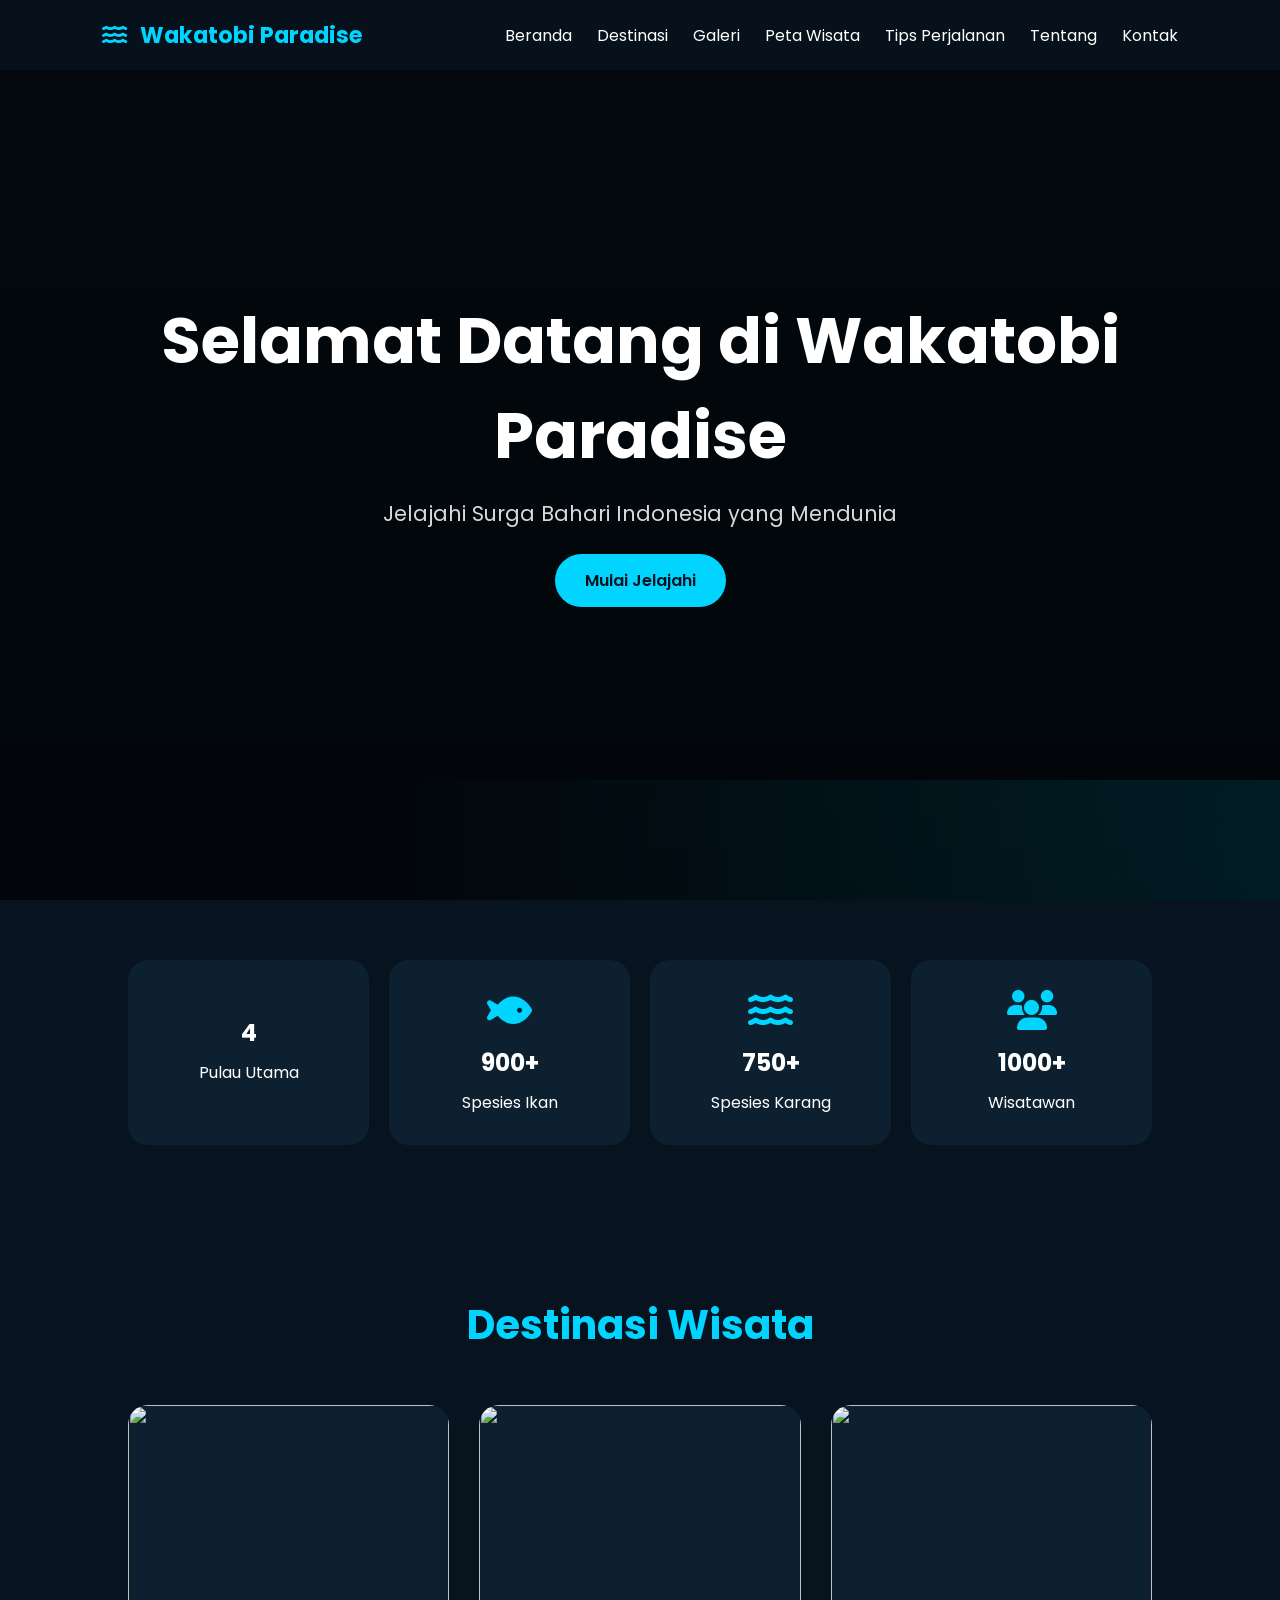
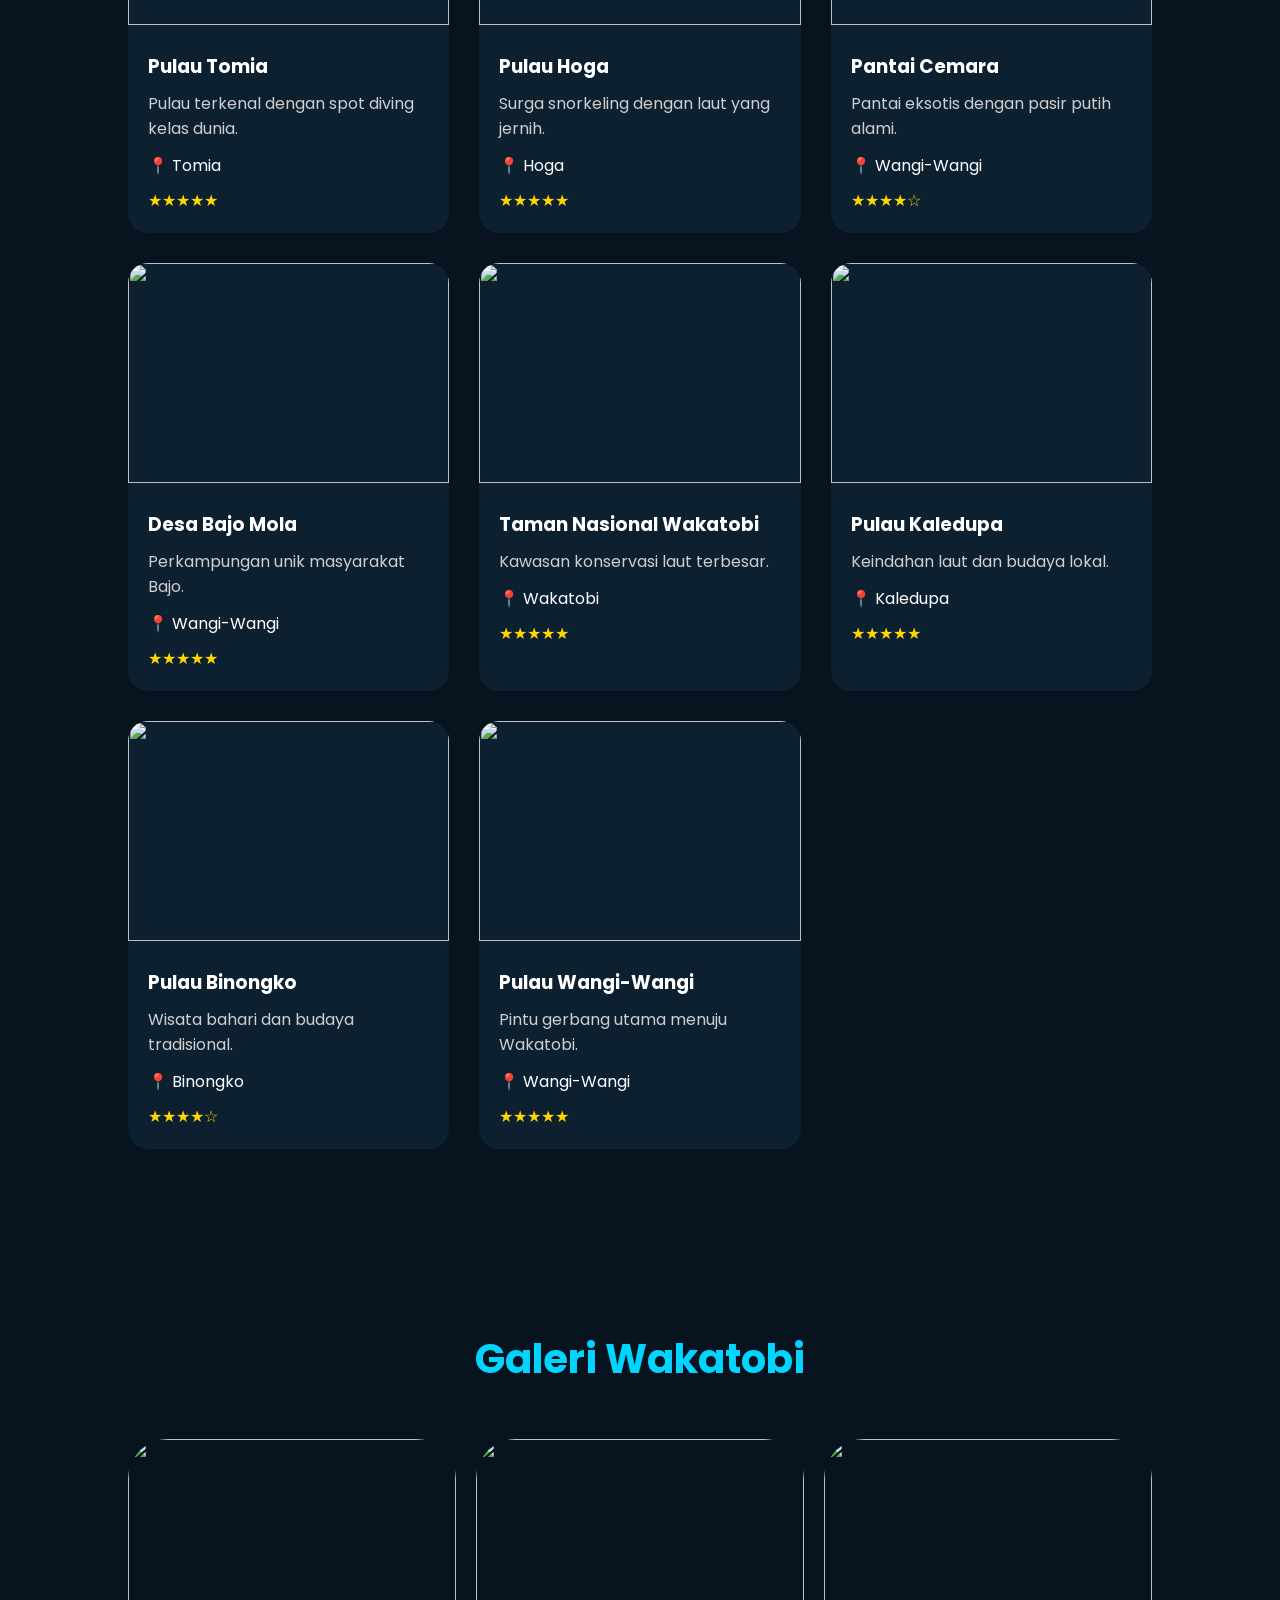
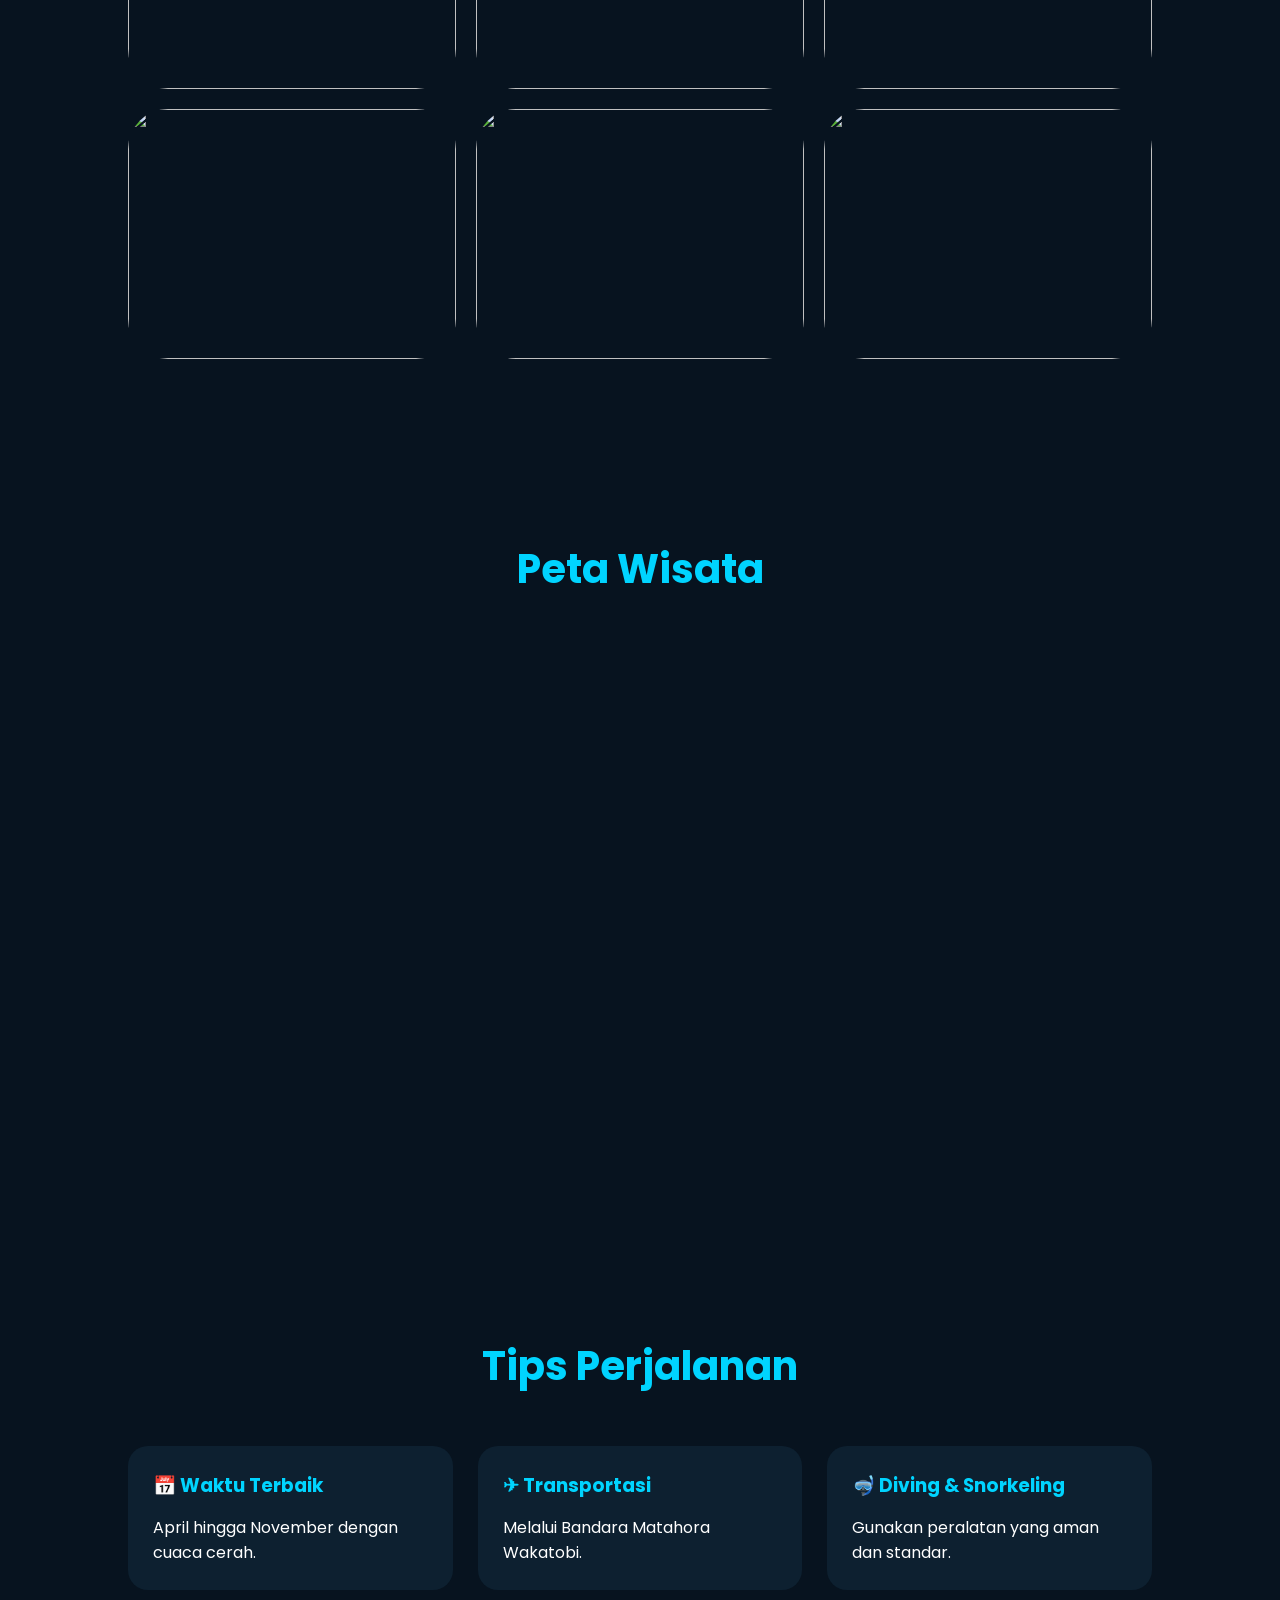
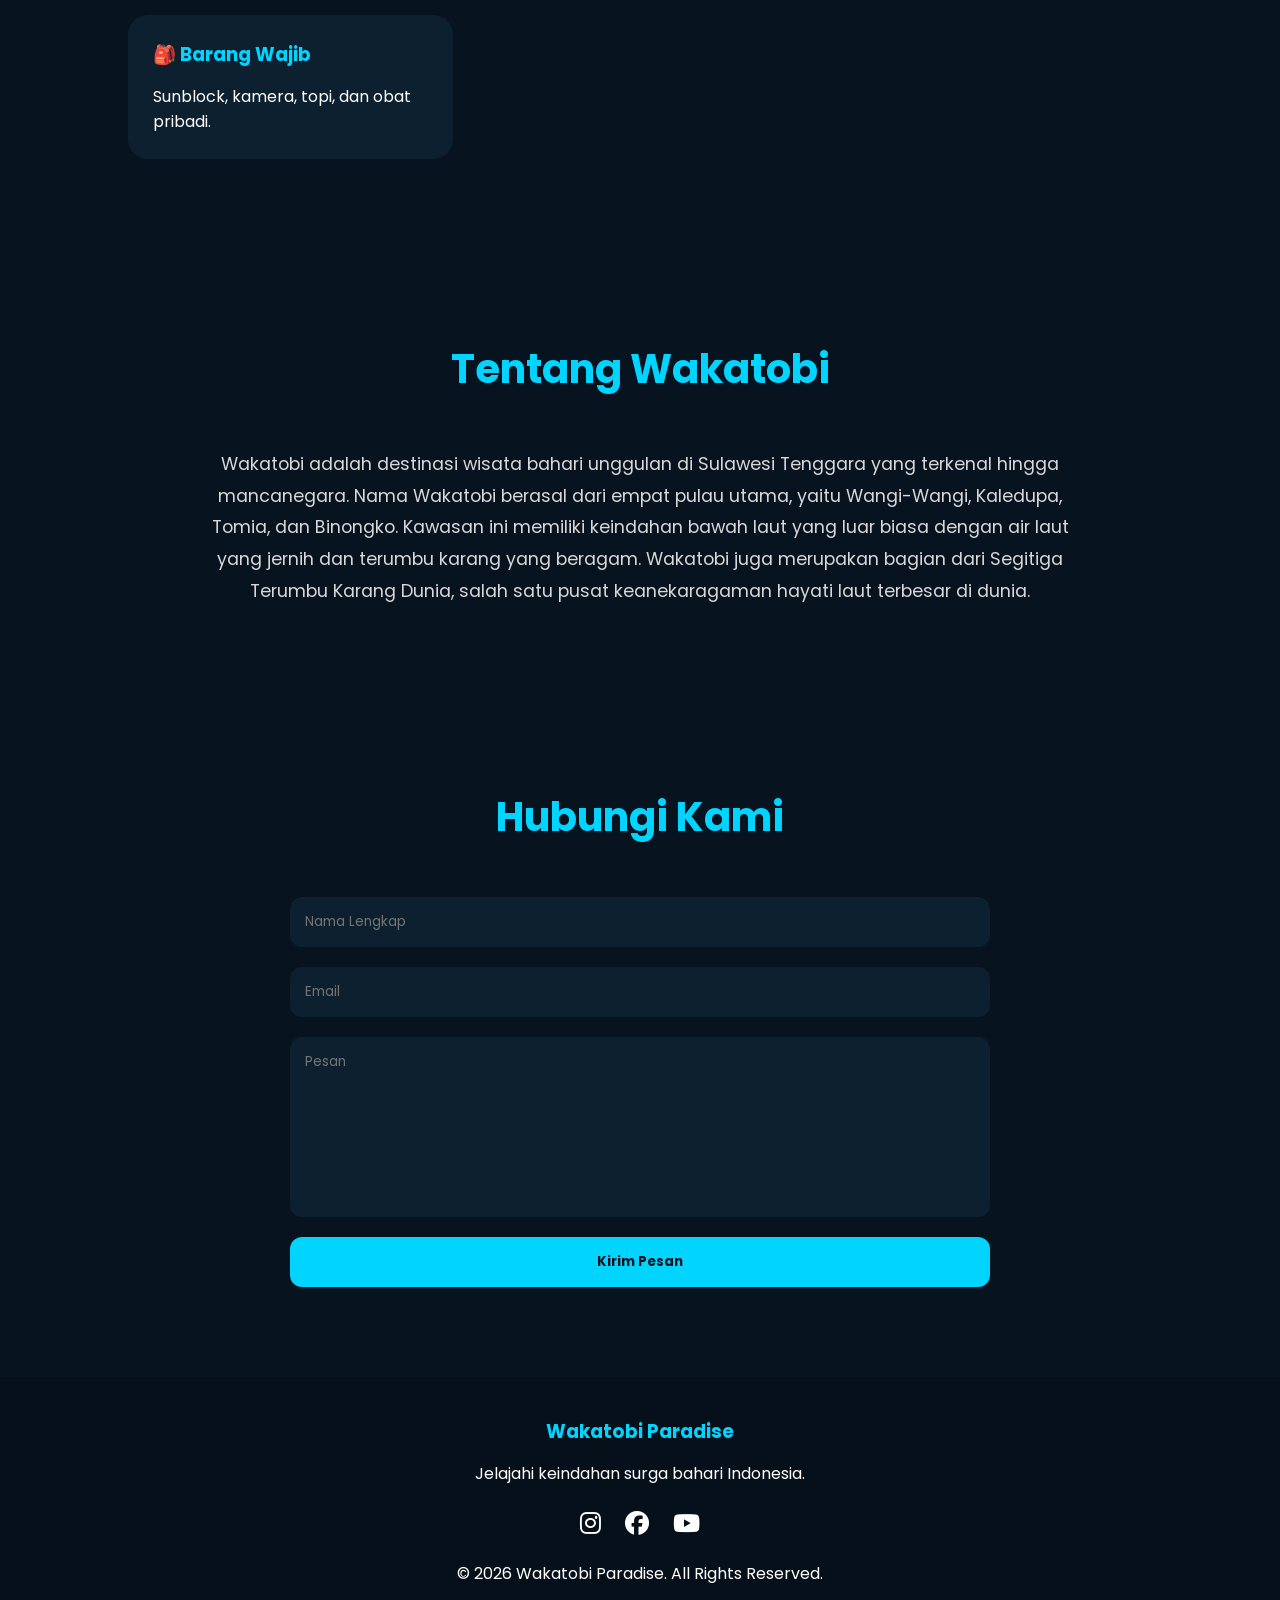
==== index.html @ 0684e53d "Rename web.html to index.html" ====
<!DOCTYPE html>
<html lang="id">
<head>
    <meta charset="UTF-8">
    <meta name="viewport" content="width=device-width, initial-scale=1.0">
    <meta name="description" content="Wakatobi Paradise - Portal Wisata Wakatobi">
    <meta name="keywords" content="Wakatobi, Wisata Wakatobi, Pulau Tomia, Pulau Hoga">
    <meta name="author" content="Khairul Muhammad Arnis">

    <title>Wakatobi Paradise</title>

    <!-- CSS -->
    <link rel="stylesheet" href="style.css">

    <!-- AOS Animation -->
    <link href="https://unpkg.com/aos@2.3.4/dist/aos.css" rel="stylesheet">

    <!-- Font Awesome -->
    <link rel="stylesheet"
        href="https://cdnjs.cloudflare.com/ajax/libs/font-awesome/6.5.1/css/all.min.css">
</head>

<body>

    <!-- LOADING SCREEN -->
    <div id="loader">
        <div class="wave-loader"></div>
        <h2>Wakatobi Paradise</h2>
    </div>

    <!-- EFEK AIR -->
    <div class="ocean">
        <div class="wave"></div>
        <div class="wave"></div>
    </div>

    <!-- HEADER -->
    <header>
        <nav class="navbar">
            <div class="logo">
                <i class="fa-solid fa-water"></i>
                Wakatobi Paradise
            </div>

            <ul class="nav-links">
                <li><a href="#home">Beranda</a></li>
                <li><a href="#destinasi">Destinasi</a></li>
                <li><a href="#galeri">Galeri</a></li>
                <li><a href="#maps">Peta Wisata</a></li>
                <li><a href="#tips">Tips Perjalanan</a></li>
                <li><a href="#tentang">Tentang</a></li>
                <li><a href="#kontak">Kontak</a></li>
            </ul>

            <div class="menu-toggle">
                <i class="fa-solid fa-bars"></i>
            </div>
        </nav>
    </header>

    <!-- HERO -->
    <section id="home" class="hero">
        <div class="hero-content" data-aos="fade-up">
            <h1>Selamat Datang di Wakatobi Paradise</h1>
            <p>Jelajahi Surga Bahari Indonesia yang Mendunia</p>

            <a href="#destinasi" class="btn">
                Mulai Jelajahi
            </a>
        </div>
    </section>

    <!-- STATISTIK -->
    <section class="stats">

        <div class="stat-card" data-aos="zoom-in">
            <i class="fa-solid fa-island-tropical"></i>
            <h2>4</h2>
            <p>Pulau Utama</p>
        </div>

        <div class="stat-card" data-aos="zoom-in">
            <i class="fa-solid fa-fish"></i>
            <h2>900+</h2>
            <p>Spesies Ikan</p>
        </div>

        <div class="stat-card" data-aos="zoom-in">
            <i class="fa-solid fa-water"></i>
            <h2>750+</h2>
            <p>Spesies Karang</p>
        </div>

        <div class="stat-card" data-aos="zoom-in">
            <i class="fa-solid fa-users"></i>
            <h2>1000+</h2>
            <p>Wisatawan</p>
        </div>

    </section>

    <!-- DESTINASI -->
    <section id="destinasi" class="section">

        <h2 class="section-title">
            Destinasi Wisata
        </h2>

        <div class="card-container">

            <div class="card" data-aos="fade-up">
                <img src="c:\Users\thriv\Documents\REKAYASA PERANGKAT LUNAK\666bd585237c0.jpg">
                <div class="card-content">
                    <h3>Pulau Tomia</h3>
                    <p>Pulau terkenal dengan spot diving kelas dunia.</p>
                    <span>📍 Tomia</span>
                    <div class="rating">★★★★★</div>
                </div>
            </div>

            <div class="card" data-aos="fade-up">
                <img src="c:\Users\thriv\Documents\REKAYASA PERANGKAT LUNAK\licensed-image.jfif">
                <div class="card-content">
                    <h3>Pulau Hoga</h3>
                    <p>Surga snorkeling dengan laut yang jernih.</p>
                    <span>📍 Hoga</span>
                    <div class="rating">★★★★★</div>
                </div>
            </div>

            <div class="card" data-aos="fade-up">
                <img src="c:\Users\thriv\Pictures\66627fa72a2ea.jpg" alt="">
                <div class="card-content">
                    <h3>Pantai Cemara</h3>
                    <p>Pantai eksotis dengan pasir putih alami.</p>
                    <span>📍 Wangi-Wangi</span>
                    <div class="rating">★★★★☆</div>
                </div>
            </div>

            <div class="card" data-aos="fade-up">
                <img src="c:\Users\thriv\Documents\REKAYASA PERANGKAT LUNAK\1654923392-picsay.webp">
                <div class="card-content">
                    <h3>Desa Bajo Mola</h3>
                    <p>Perkampungan unik masyarakat Bajo.</p>
                    <span>📍 Wangi-Wangi</span>
                    <div class="rating">★★★★★</div>
                </div>
            </div>

            <div class="card" data-aos="fade-up">
                <img src="c:\Users\thriv\Documents\REKAYASA PERANGKAT LUNAK\666a5f61a5fc8.jpg">
                <div class="card-content">
                    <h3>Taman Nasional Wakatobi</h3>
                    <p>Kawasan konservasi laut terbesar.</p>
                    <span>📍 Wakatobi</span>
                    <div class="rating">★★★★★</div>
                </div>
            </div>

            <div class="card" data-aos="fade-up">
                <img src="c:\Users\thriv\Documents\REKAYASA PERANGKAT LUNAK\kaledupa-island.jpg">
                <div class="card-content">
                    <h3>Pulau Kaledupa</h3>
                    <p>Keindahan laut dan budaya lokal.</p>
                    <span>📍 Kaledupa</span>
                    <div class="rating">★★★★★</div>
                </div>
            </div>

            <div class="card" data-aos="fade-up">
                <img src="c:\Users\thriv\Documents\REKAYASA PERANGKAT LUNAK\images (1).jfif">
                <div class="card-content">
                    <h3>Pulau Binongko</h3>
                    <p>Wisata bahari dan budaya tradisional.</p>
                    <span>📍 Binongko</span>
                    <div class="rating">★★★★☆</div>
                </div>
            </div>

            <div class="card" data-aos="fade-up">
                <img src="c:\Users\thriv\Documents\REKAYASA PERANGKAT LUNAK\images (2).jfif">
                <div class="card-content">
                    <h3>Pulau Wangi-Wangi</h3>
                    <p>Pintu gerbang utama menuju Wakatobi.</p>
                    <span>📍 Wangi-Wangi</span>
                    <div class="rating">★★★★★</div>
                </div>
            </div>

        </div>

    </section>

    <!-- GALERI -->
    <section id="galeri" class="section">

        <h2 class="section-title">Galeri Wakatobi</h2>

        <div class="gallery">

            <img src="c:\Users\thriv\Documents\REKAYASA PERANGKAT LUNAK\1d9eb8b6-566a-482b-9302-4bc489179b4b.png">
            <img src="c:c:\Users\thriv\Documents\REKAYASA PERANGKAT LUNAK\Five-Star-Dive-Services-Wakatobi-1024x682.jpg">
            <img src="c:\Users\thriv\Documents\REKAYASA PERANGKAT LUNAK\images.jfif">
            <img src="c:\Users\thriv\Documents\REKAYASA PERANGKAT LUNAK\images (2).jfif">
            <img src="c:\Users\thriv\Documents\REKAYASA PERANGKAT LUNAK\wakatobi-wonderfull-festival.webp">
            <img src="c:\Users\thriv\Documents\REKAYASA PERANGKAT LUNAK\61556aeabd832.jpg">

        </div>

    </section>

    <!-- MAPS -->
    <section id="maps" class="section">

        <h2 class="section-title">Peta Wisata</h2>

        <div class="map-container">

            <iframe
                src="https://maps.google.com/maps?q=Wakatobi&t=&z=8&ie=UTF8&iwloc=&output=embed"
                allowfullscreen="">
            </iframe>

        </div>

    </section>

    <!-- TIPS -->
    <section id="tips" class="section">

        <h2 class="section-title">Tips Perjalanan</h2>

        <div class="tips-container">

            <div class="tip-box">
                <h3>📅 Waktu Terbaik</h3>
                <p>April hingga November dengan cuaca cerah.</p>
            </div>

            <div class="tip-box">
                <h3>✈ Transportasi</h3>
                <p>Melalui Bandara Matahora Wakatobi.</p>
            </div>

            <div class="tip-box">
                <h3>🤿 Diving & Snorkeling</h3>
                <p>Gunakan peralatan yang aman dan standar.</p>
            </div>

            <div class="tip-box">
                <h3>🎒 Barang Wajib</h3>
                <p>Sunblock, kamera, topi, dan obat pribadi.</p>
            </div>

        </div>

    </section>

    <!-- TENTANG -->
    <section id="tentang" class="section">

        <h2 class="section-title">
            Tentang Wakatobi
        </h2>

        <div class="about">

            <p>
                Wakatobi adalah destinasi wisata bahari unggulan di Sulawesi Tenggara yang terkenal hingga mancanegara.
Nama Wakatobi berasal dari empat pulau utama, yaitu Wangi-Wangi, Kaledupa, Tomia, dan Binongko.
Kawasan ini memiliki keindahan bawah laut yang luar biasa dengan air laut yang jernih dan terumbu karang yang beragam.
Wakatobi juga merupakan bagian dari Segitiga Terumbu Karang Dunia, salah satu pusat keanekaragaman hayati laut terbesar di dunia.
            </p>

        </div>

    </section>

    <!-- KONTAK -->
    <section id="kontak" class="section">

        <h2 class="section-title">
            Hubungi Kami
        </h2>

        <form class="contact-form">

            <input type="text" placeholder="Nama Lengkap">

            <input type="email" placeholder="Email">

            <textarea placeholder="Pesan"></textarea>

            <button type="submit">
                Kirim Pesan
            </button>

        </form>

    </section>

    <!-- FOOTER -->
    <footer>

        <h3>Wakatobi Paradise</h3>

        <p>
            Jelajahi keindahan surga bahari Indonesia.
        </p>

        <div class="social">

            <a href="#"><i class="fab fa-instagram"></i></a>

            <a href="#"><i class="fab fa-facebook"></i></a>

            <a href="#"><i class="fab fa-youtube"></i></a>

        </div>

        <p>
            © 2026 Wakatobi Paradise. All Rights Reserved.
        </p>

    </footer>

    <!-- BACK TO TOP -->
    <button id="topBtn">
        <i class="fa-solid fa-arrow-up"></i>
    </button>

    <!-- JS -->
    <script src="script.js"></script>

    <!-- AOS -->
    <script src="https://unpkg.com/aos@2.3.4/dist/aos.js"></script>

    <script>
        AOS.init({
            duration: 1000,
            once: true
        });
    </script>

</body>
</html>
---- style.css ----
/* ==========================
   GOOGLE FONT
========================== */
@import url('https://fonts.googleapis.com/css2?family=Poppins:wght@300;400;500;600;700;800&display=swap');

*{
    margin:0;
    padding:0;
    box-sizing:border-box;
    font-family:'Poppins',sans-serif;
    scroll-behavior:smooth;
}

body{
    background:#07131f;
    color:#ffffff;
    overflow-x:hidden;
}

/* ==========================
   LOADING SCREEN
========================== */

#loader{
    position:fixed;
    top:0;
    left:0;
    width:100%;
    height:100vh;
    background:#07131f;
    display:flex;
    justify-content:center;
    align-items:center;
    flex-direction:column;
    z-index:9999;
}

.wave-loader{
    width:80px;
    height:80px;
    border:6px solid #00d4ff;
    border-top:6px solid transparent;
    border-radius:50%;
    animation:spin 1s linear infinite;
}

#loader h2{
    margin-top:20px;
    color:#00d4ff;
}

@keyframes spin{
    100%{
        transform:rotate(360deg);
    }
}

/* ==========================
   OCEAN EFFECT
========================== */

.ocean{
    position:fixed;
    bottom:0;
    left:0;
    width:100%;
    height:120px;
    overflow:hidden;
    z-index:-1;
}

.wave{
    position:absolute;
    width:200%;
    height:100%;
    background:
    radial-gradient(circle at 50% 50%,
    rgba(0,212,255,0.25),
    transparent 70%);
    animation:waveMove 15s linear infinite;
}

.wave:nth-child(2){
    animation-duration:25s;
    opacity:.4;
}

@keyframes waveMove{
    from{
        transform:translateX(0);
    }
    to{
        transform:translateX(-50%);
    }
}

/* ==========================
   NAVBAR
========================== */

.navbar{
    position:fixed;
    top:0;
    left:0;
    width:100%;
    padding:18px 8%;
    display:flex;
    justify-content:space-between;
    align-items:center;
    background:rgba(7,19,31,.90);
    backdrop-filter:blur(12px);
    z-index:1000;
}

.logo{
    font-size:1.4rem;
    font-weight:700;
    color:#00d4ff;
}

.logo i{
    margin-right:8px;
}

.nav-links{
    display:flex;
    list-style:none;
    gap:25px;
}

.nav-links a{
    text-decoration:none;
    color:white;
    transition:.3s;
}

.nav-links a:hover{
    color:#00d4ff;
}

.menu-toggle{
    display:none;
    font-size:1.5rem;
    cursor:pointer;
}

/* ==========================
   HERO
========================== */

.hero{
    min-height:100vh;
    background:
    linear-gradient(
    rgba(0,0,0,.55),
    rgba(0,0,0,.65)),
    url("https://images.unsplash.com/photo-1507525428034-b723cf961d3e");
    background-size:cover;
    background-position:center;
    display:flex;
    justify-content:center;
    align-items:center;
    text-align:center;
    padding:30px;
}

.hero-content h1{
    font-size:4rem;
    margin-bottom:15px;
}

.hero-content p{
    font-size:1.3rem;
    margin-bottom:25px;
    color:#d9d9d9;
}

.btn{
    display:inline-block;
    text-decoration:none;
    background:#00d4ff;
    color:#07131f;
    padding:14px 30px;
    border-radius:50px;
    font-weight:600;
    transition:.3s;
}

.btn:hover{
    transform:translateY(-5px);
    box-shadow:0 0 25px #00d4ff;
}

/* ==========================
   SECTION
========================== */

.section{
    padding:90px 10%;
}

.section-title{
    text-align:center;
    font-size:2.5rem;
    margin-bottom:50px;
    color:#00d4ff;
}

/* ==========================
   STATS
========================== */

.stats{
    display:grid;
    grid-template-columns:repeat(auto-fit,minmax(220px,1fr));
    gap:20px;
    padding:60px 10%;
}

.stat-card{
    background:#0d2030;
    border-radius:20px;
    padding:30px;
    text-align:center;
    transition:.4s;
}

.stat-card:hover{
    transform:translateY(-10px);
}

.stat-card i{
    font-size:2.5rem;
    color:#00d4ff;
    margin-bottom:15px;
}

.stat-card h2{
    margin-bottom:10px;
}

/* ==========================
   DESTINATION CARD
========================== */

.card-container{
    display:grid;
    grid-template-columns:
    repeat(auto-fit,minmax(280px,1fr));
    gap:30px;
}

.card{
    background:#0d2030;
    border-radius:20px;
    overflow:hidden;
    transition:.4s;
}

.card:hover{
    transform:translateY(-10px);
    box-shadow:0 0 25px rgba(0,212,255,.3);
}

.card img{
    width:100%;
    height:220px;
    object-fit:cover;
}

.card-content{
    padding:20px;
}

.card-content h3{
    margin-bottom:10px;
}

.card-content p{
    color:#cfcfcf;
    margin-bottom:12px;
}

.rating{
    color:gold;
    margin-top:10px;
}

/* ==========================
   GALLERY
========================== */

.gallery{
    display:grid;
    grid-template-columns:
    repeat(auto-fit,minmax(250px,1fr));
    gap:20px;
}

.gallery img{
    width:100%;
    height:250px;
    object-fit:cover;
    border-radius:40px;
    cursor:pointer;
    transition:.4s;
}

.gallery img:hover{
    transform:scale(1.05);
}

/* ==========================
   MAP
========================== */

.map-container{
    border-radius:20px;
    overflow:hidden;
}

.map-container iframe{
    width:100%;
    height:500px;
    border:none;
}

/* ==========================
   TIPS
========================== */

.tips-container{
    display:grid;
    grid-template-columns:
    repeat(auto-fit,minmax(250px,1fr));
    gap:25px;
}

.tip-box{
    background:#0d2030;
    padding:25px;
    border-radius:20px;
    transition:.4s;
}

.tip-box:hover{
    transform:translateY(-8px);
}

.tip-box h3{
    margin-bottom:15px;
    color:#00d4ff;
}

/* ==========================
   ABOUT
========================== */

.about{
    max-width:900px;
    margin:auto;
    text-align:center;
    line-height:1.8;
    font-size:1.1rem;
    color:#d8d8d8;
}

/* ==========================
   CONTACT
========================== */

.contact-form{
    max-width:700px;
    margin:auto;
    display:flex;
    flex-direction:column;
    gap:20px;
}

.contact-form input,
.contact-form textarea{
    width:100%;
    padding:15px;
    border:none;
    outline:none;
    border-radius:12px;
    background:#0d2030;
    color:white;
}

.contact-form textarea{
    height:180px;
    resize:none;
}

.contact-form button{
    background:#00d4ff;
    color:#07131f;
    padding:15px;
    border:none;
    border-radius:12px;
    font-weight:700;
    cursor:pointer;
    transition:.3s;
}

.contact-form button:hover{
    box-shadow:0 0 20px #00d4ff;
}

/* ==========================
   FOOTER
========================== */

footer{
    background:#06101b;
    text-align:center;
    padding:40px 20px;
}

footer h3{
    color:#00d4ff;
    margin-bottom:15px;
}

.social{
    margin:20px 0;
}

.social a{
    color:white;
    font-size:1.5rem;
    margin:0 10px;
    transition:.3s;
}

.social a:hover{
    color:#00d4ff;
}

/* ==========================
   BACK TO TOP
========================== */

#topBtn{
    position:fixed;
    bottom:25px;
    right:25px;
    width:50px;
    height:50px;
    border:none;
    border-radius:50%;
    background:#00d4ff;
    color:#07131f;
    cursor:pointer;
    display:none;
    font-size:1.2rem;
    z-index:999;
}

/* ==========================
   RESPONSIVE
========================== */

@media(max-width:900px){

    .nav-links{
        position:absolute;
        top:80px;
        right:-100%;
        width:250px;
        height:100vh;
        background:#07131f;
        flex-direction:column;
        align-items:center;
        padding-top:50px;
        transition:.4s;
    }

    .nav-links.active{
        right:0;
    }

    .menu-toggle{
        display:block;
    }

    .hero-content h1{
        font-size:2.7rem;
    }

    .hero-content p{
        font-size:1rem;
    }
}

@media(max-width:600px){

    .hero-content h1{
        font-size:2rem;
    }

    .section-title{
        font-size:2rem;
    }

    .stats{
        padding:40px 20px;
    }

    .section{
        padding:70px 20px;
    }
}
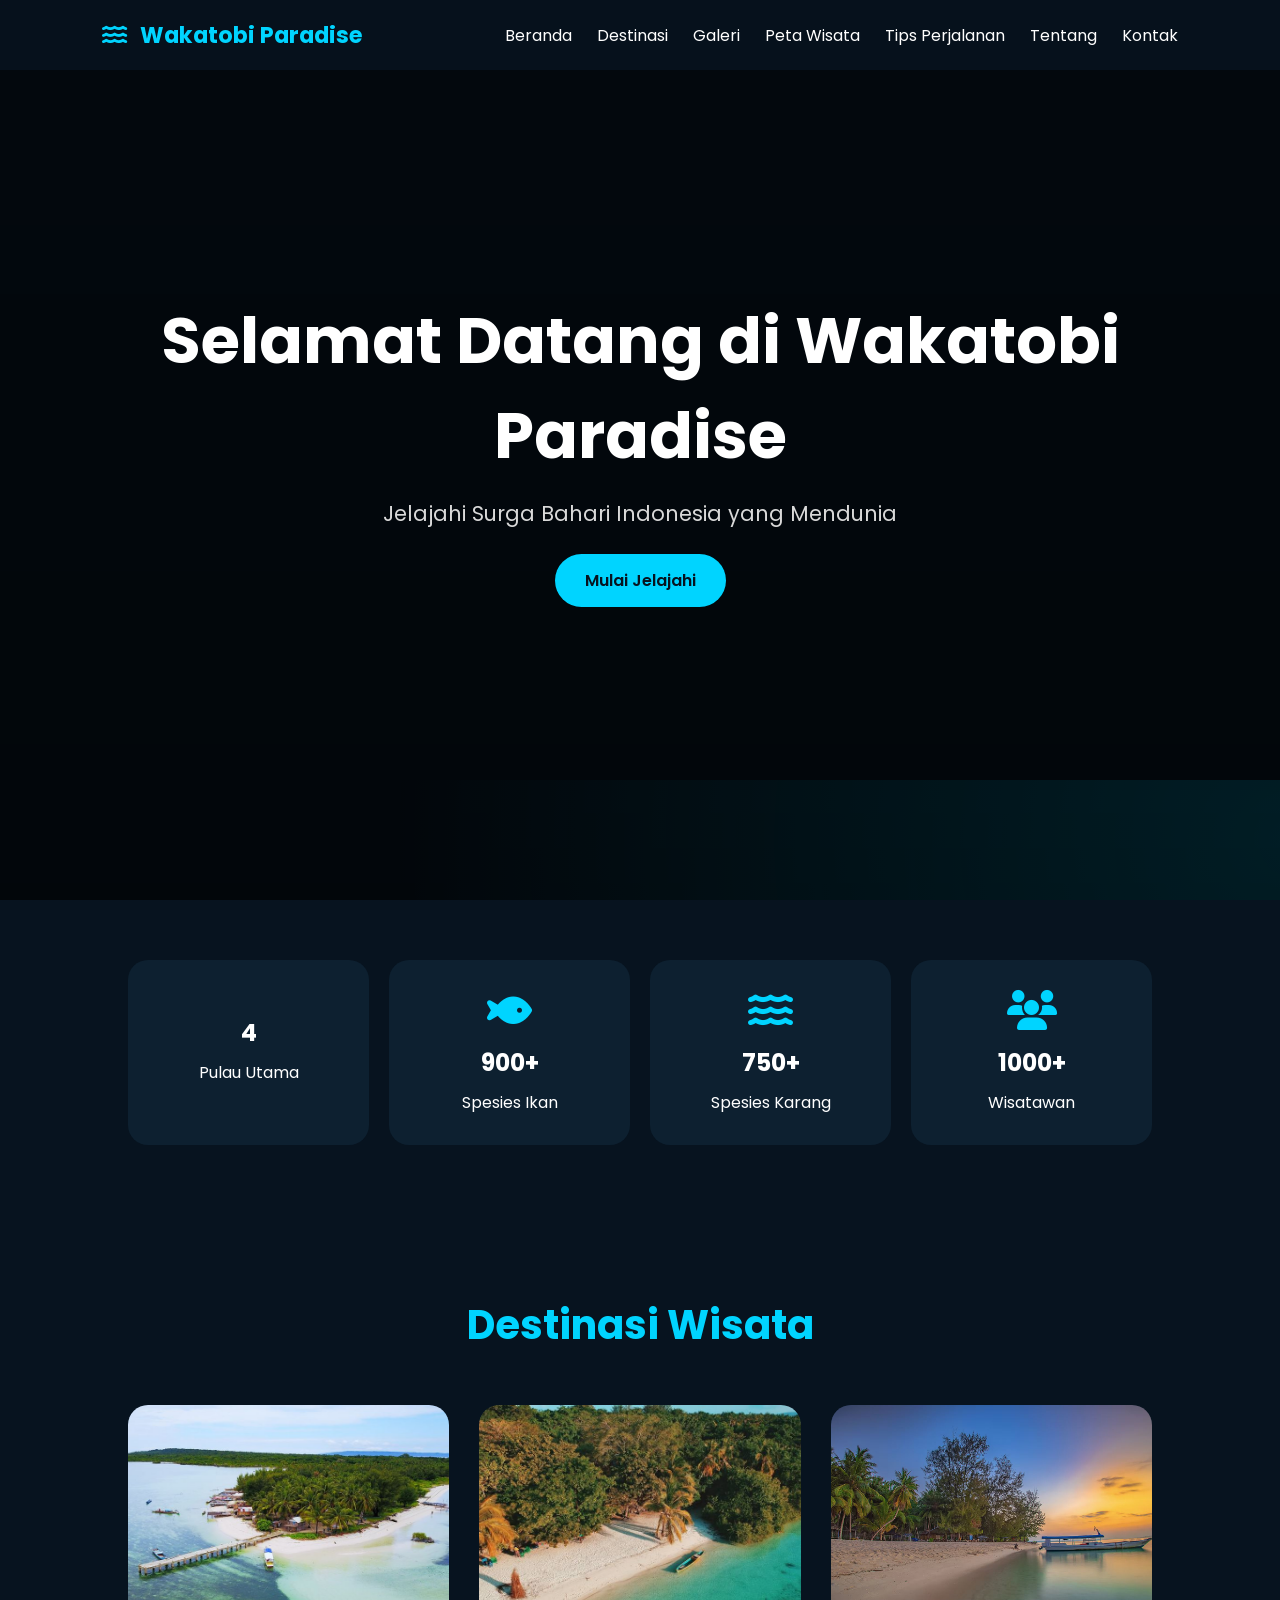
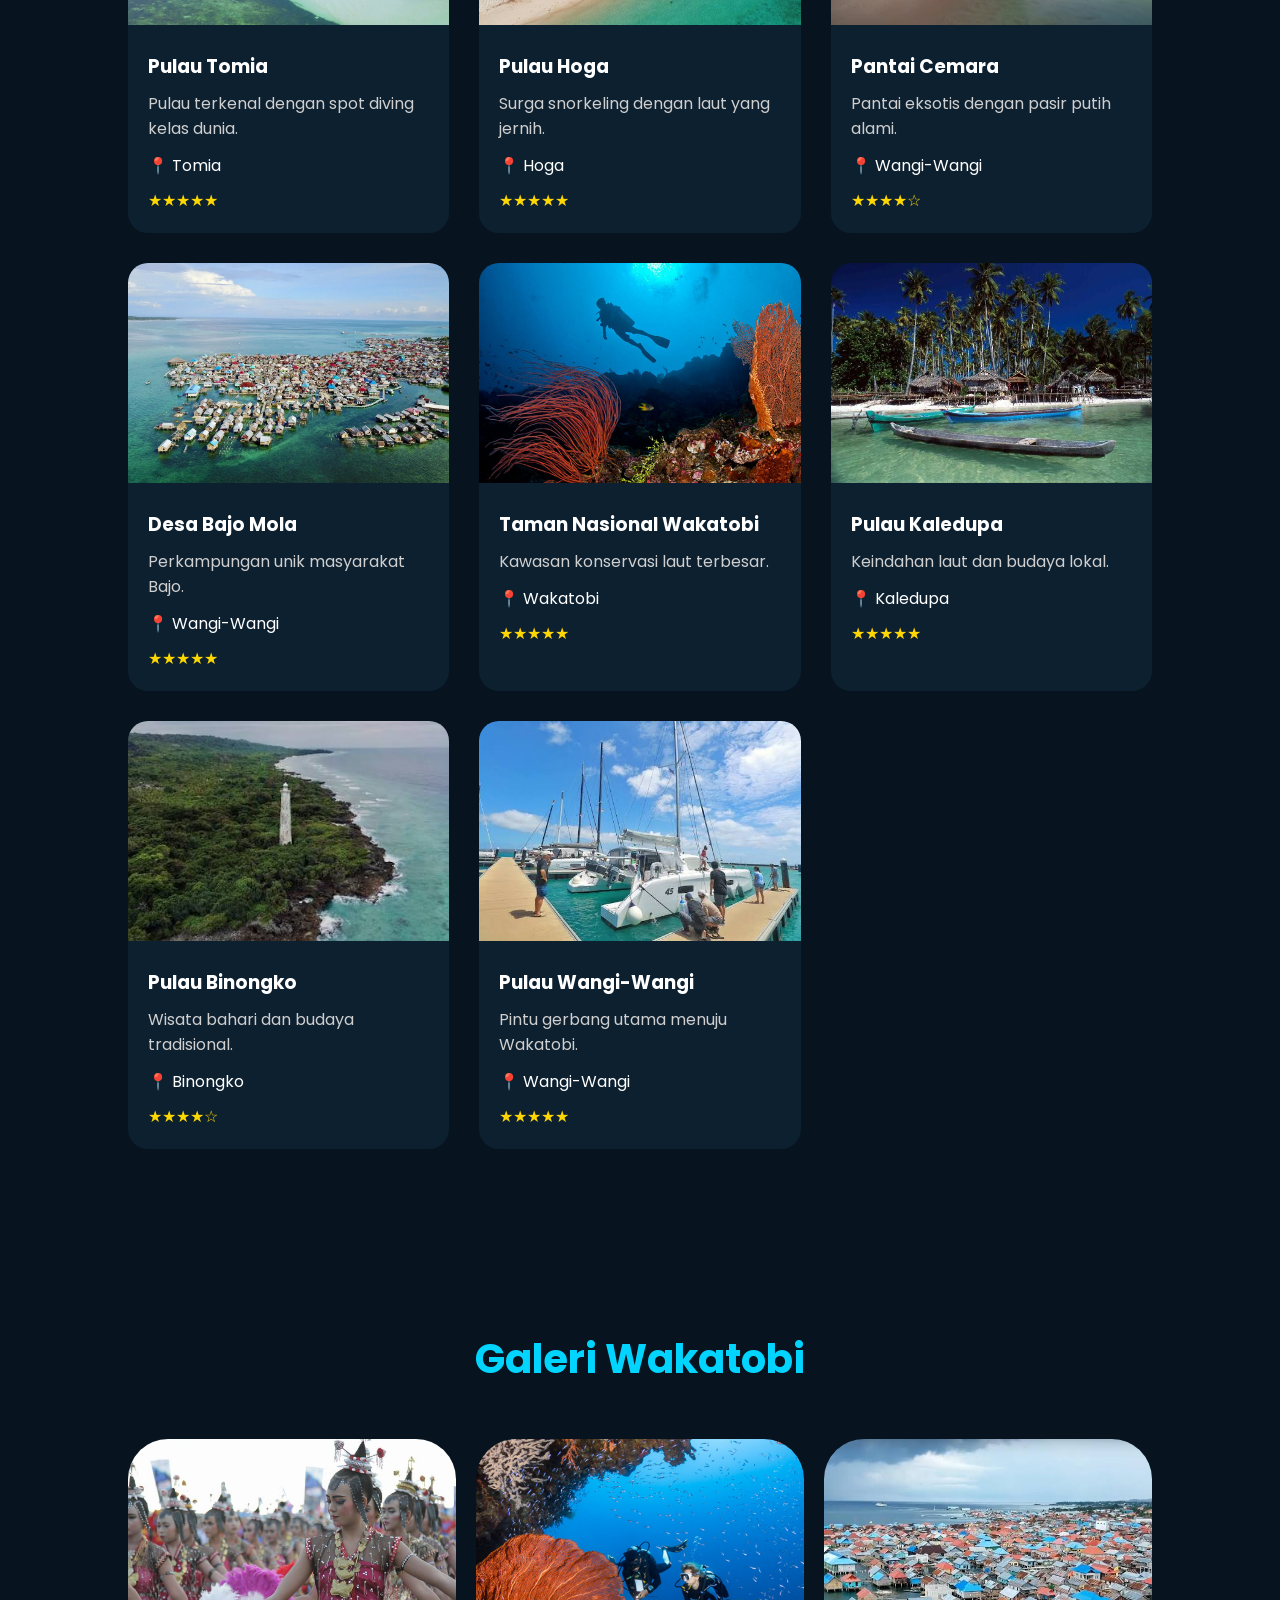
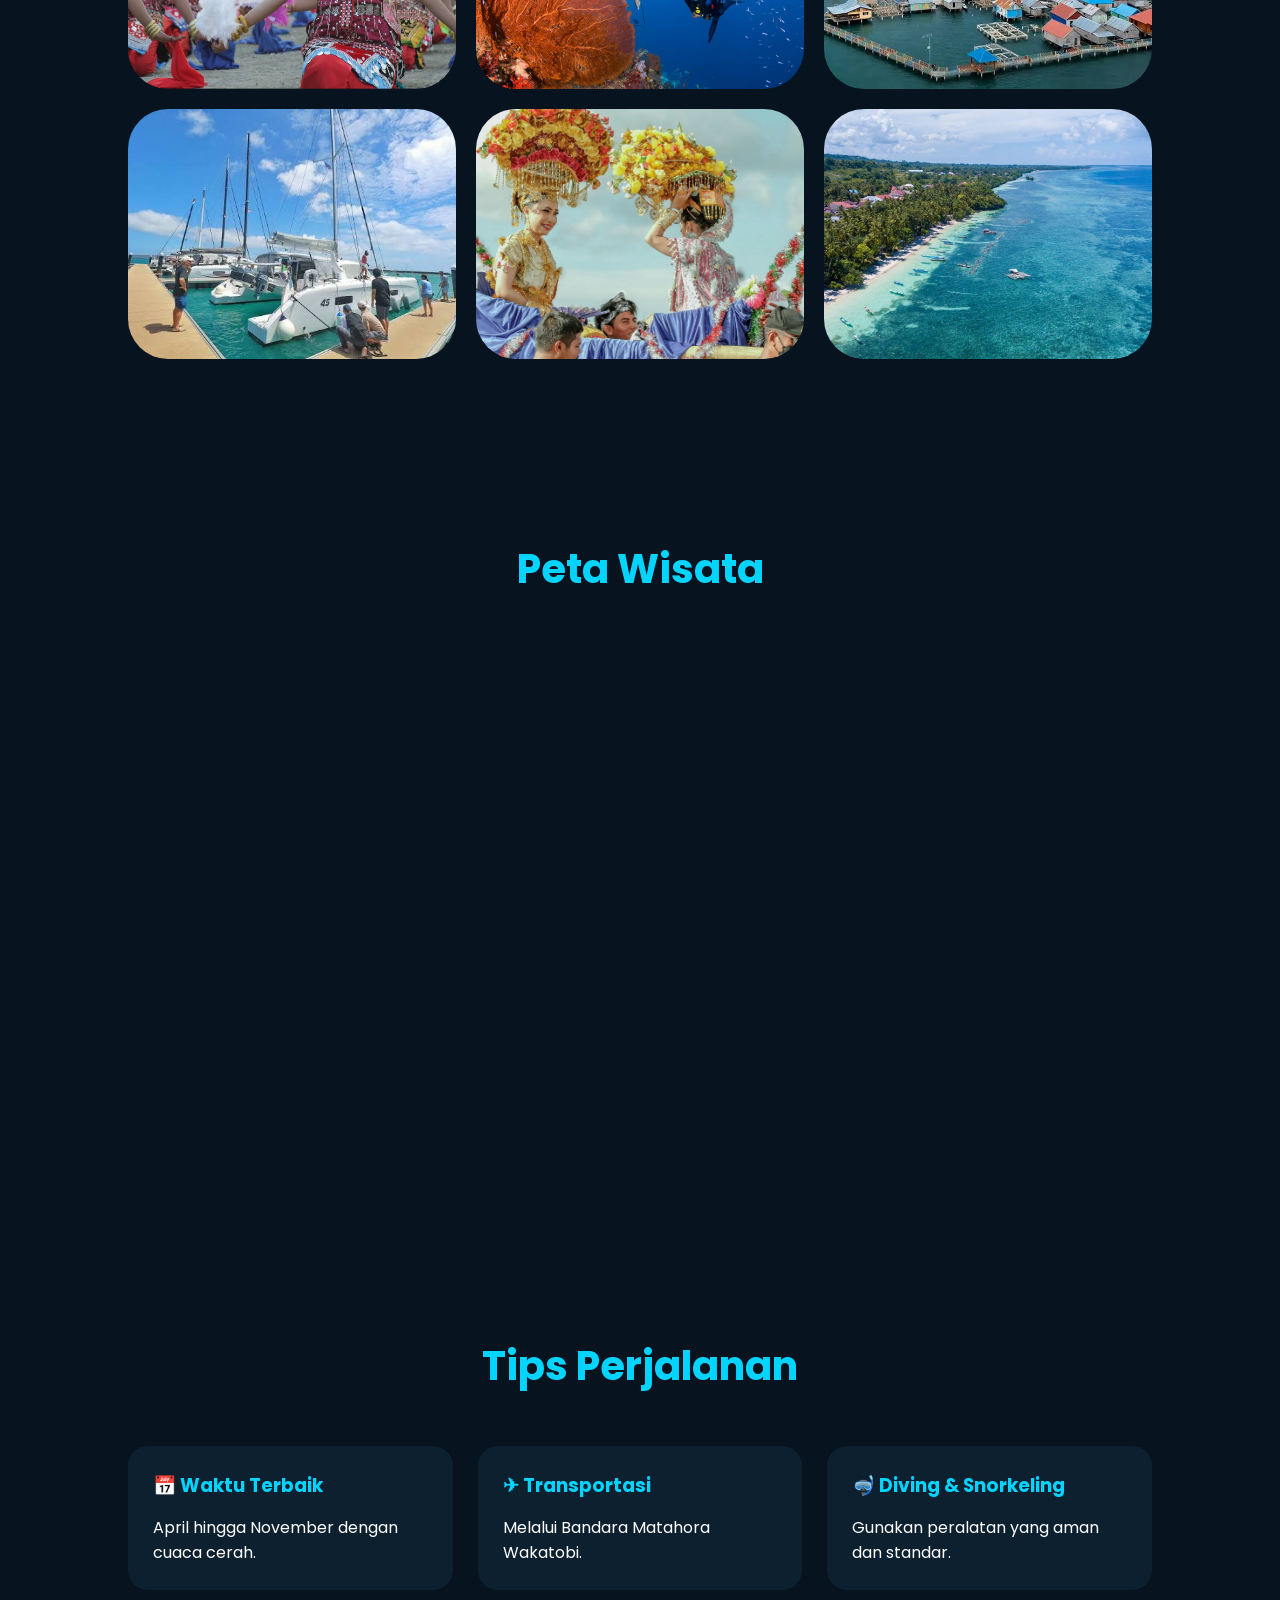
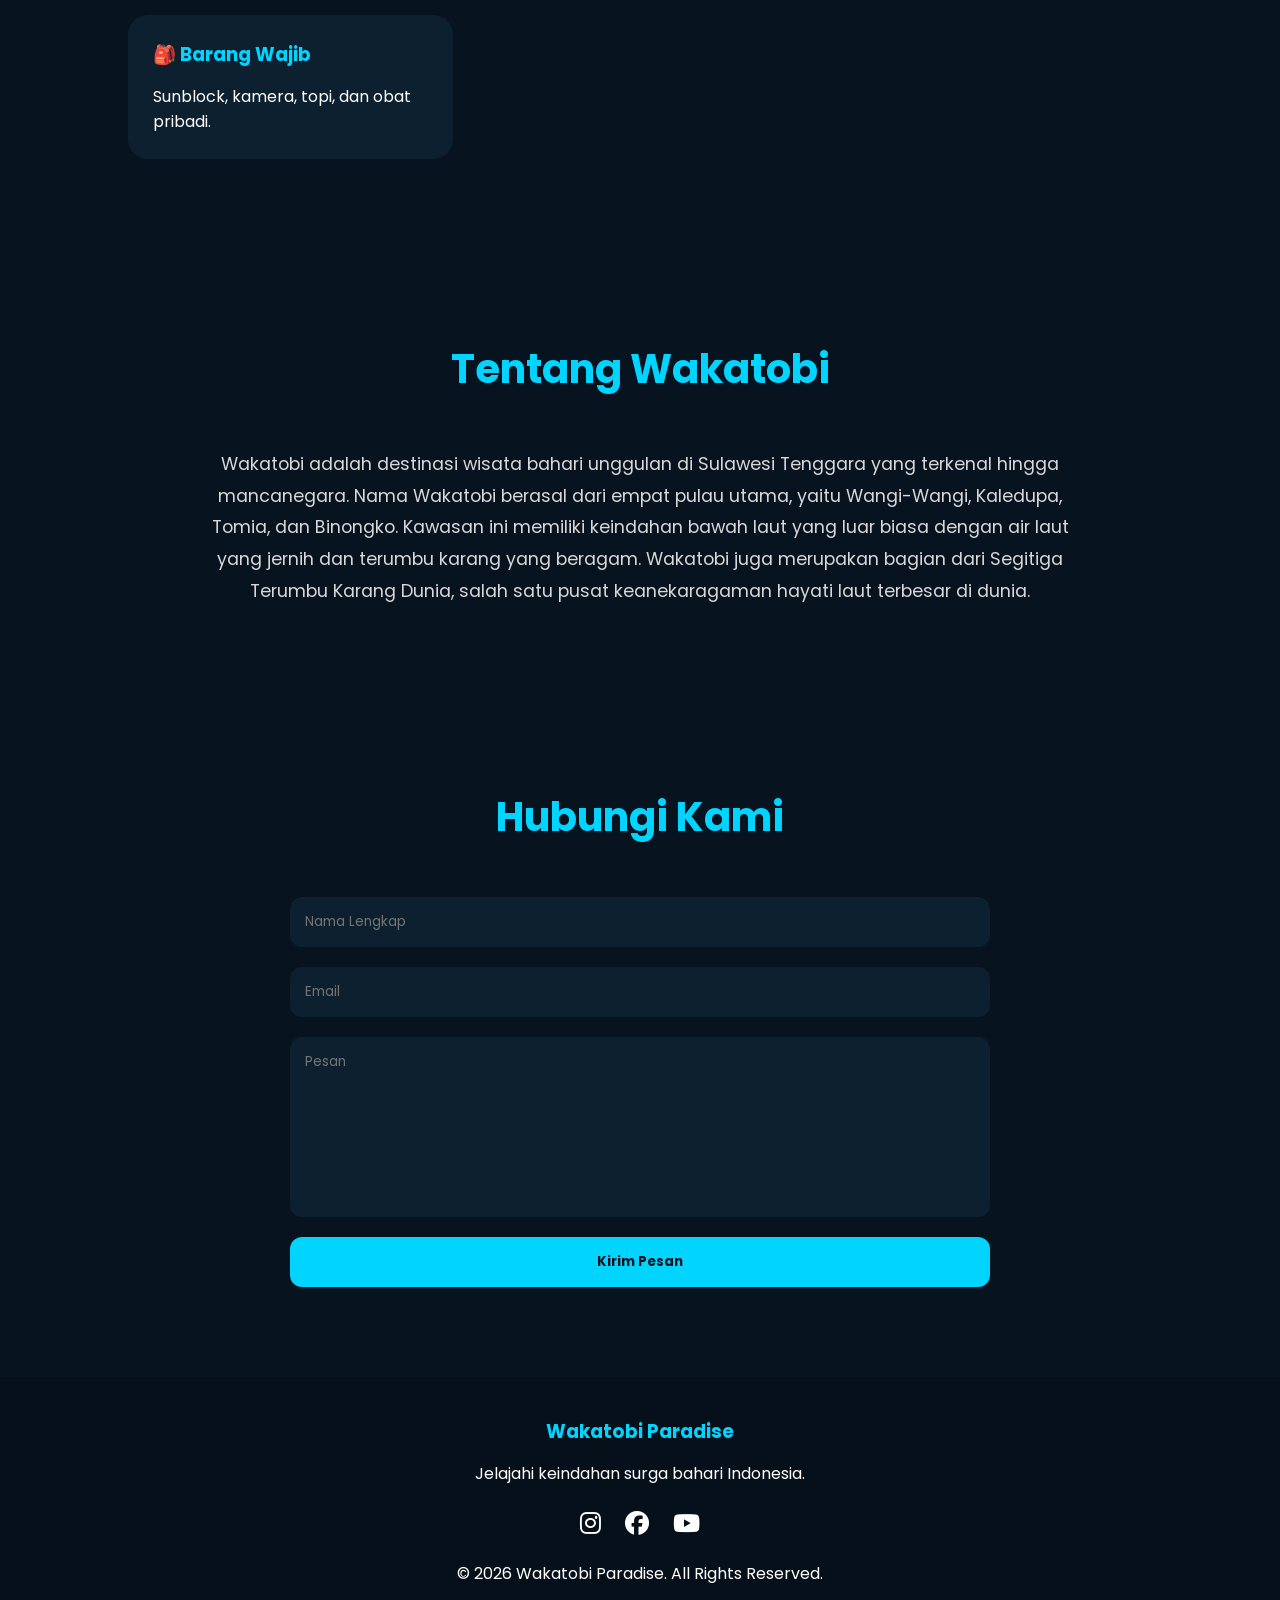
==== commit 5d390aa6: "Update index.html" ====
--- a/index.html
+++ b/index.html
@@ -109,7 +109,7 @@
         <div class="card-container">
 
             <div class="card" data-aos="fade-up">
-                <img src="c:\Users\thriv\Documents\REKAYASA PERANGKAT LUNAK\666bd585237c0.jpg">
+                <img src="666bd585237c0.jpg">
                 <div class="card-content">
                     <h3>Pulau Tomia</h3>
                     <p>Pulau terkenal dengan spot diving kelas dunia.</p>
@@ -119,7 +119,7 @@
             </div>
 
             <div class="card" data-aos="fade-up">
-                <img src="c:\Users\thriv\Documents\REKAYASA PERANGKAT LUNAK\licensed-image.jfif">
+                <img src="licensed-image.jfif">
                 <div class="card-content">
                     <h3>Pulau Hoga</h3>
                     <p>Surga snorkeling dengan laut yang jernih.</p>
@@ -129,7 +129,7 @@
             </div>
 
             <div class="card" data-aos="fade-up">
-                <img src="c:\Users\thriv\Pictures\66627fa72a2ea.jpg" alt="">
+                <img src="66627fa72a2ea.jpg" alt="">
                 <div class="card-content">
                     <h3>Pantai Cemara</h3>
                     <p>Pantai eksotis dengan pasir putih alami.</p>
@@ -139,7 +139,7 @@
             </div>
 
             <div class="card" data-aos="fade-up">
-                <img src="c:\Users\thriv\Documents\REKAYASA PERANGKAT LUNAK\1654923392-picsay.webp">
+                <img src="1654923392-picsay.webp">
                 <div class="card-content">
                     <h3>Desa Bajo Mola</h3>
                     <p>Perkampungan unik masyarakat Bajo.</p>
@@ -149,7 +149,7 @@
             </div>
 
             <div class="card" data-aos="fade-up">
-                <img src="c:\Users\thriv\Documents\REKAYASA PERANGKAT LUNAK\666a5f61a5fc8.jpg">
+                <img src="666a5f61a5fc8.jpg">
                 <div class="card-content">
                     <h3>Taman Nasional Wakatobi</h3>
                     <p>Kawasan konservasi laut terbesar.</p>
@@ -159,7 +159,7 @@
             </div>
 
             <div class="card" data-aos="fade-up">
-                <img src="c:\Users\thriv\Documents\REKAYASA PERANGKAT LUNAK\kaledupa-island.jpg">
+                <img src="kaledupa-island.jpg">
                 <div class="card-content">
                     <h3>Pulau Kaledupa</h3>
                     <p>Keindahan laut dan budaya lokal.</p>
@@ -169,7 +169,7 @@
             </div>
 
             <div class="card" data-aos="fade-up">
-                <img src="c:\Users\thriv\Documents\REKAYASA PERANGKAT LUNAK\images (1).jfif">
+                <img src="images (1).jfif">
                 <div class="card-content">
                     <h3>Pulau Binongko</h3>
                     <p>Wisata bahari dan budaya tradisional.</p>
@@ -179,7 +179,7 @@
             </div>
 
             <div class="card" data-aos="fade-up">
-                <img src="c:\Users\thriv\Documents\REKAYASA PERANGKAT LUNAK\images (2).jfif">
+                <img src="images (2).jfif">
                 <div class="card-content">
                     <h3>Pulau Wangi-Wangi</h3>
                     <p>Pintu gerbang utama menuju Wakatobi.</p>
@@ -199,12 +199,12 @@
 
         <div class="gallery">
 
-            <img src="c:\Users\thriv\Documents\REKAYASA PERANGKAT LUNAK\1d9eb8b6-566a-482b-9302-4bc489179b4b.png">
-            <img src="c:c:\Users\thriv\Documents\REKAYASA PERANGKAT LUNAK\Five-Star-Dive-Services-Wakatobi-1024x682.jpg">
-            <img src="c:\Users\thriv\Documents\REKAYASA PERANGKAT LUNAK\images.jfif">
-            <img src="c:\Users\thriv\Documents\REKAYASA PERANGKAT LUNAK\images (2).jfif">
-            <img src="c:\Users\thriv\Documents\REKAYASA PERANGKAT LUNAK\wakatobi-wonderfull-festival.webp">
-            <img src="c:\Users\thriv\Documents\REKAYASA PERANGKAT LUNAK\61556aeabd832.jpg">
+            <img src="1d9eb8b6-566a-482b-9302-4bc489179b4b.png">
+            <img src="Five-Star-Dive-Services-Wakatobi-1024x682.jpg">
+            <img src="images.jfif">
+            <img src="images (2).jfif">
+            <img src="wakatobi-wonderfull-festival.webp">
+            <img src="61556aeabd832.jpg">
 
         </div>
 
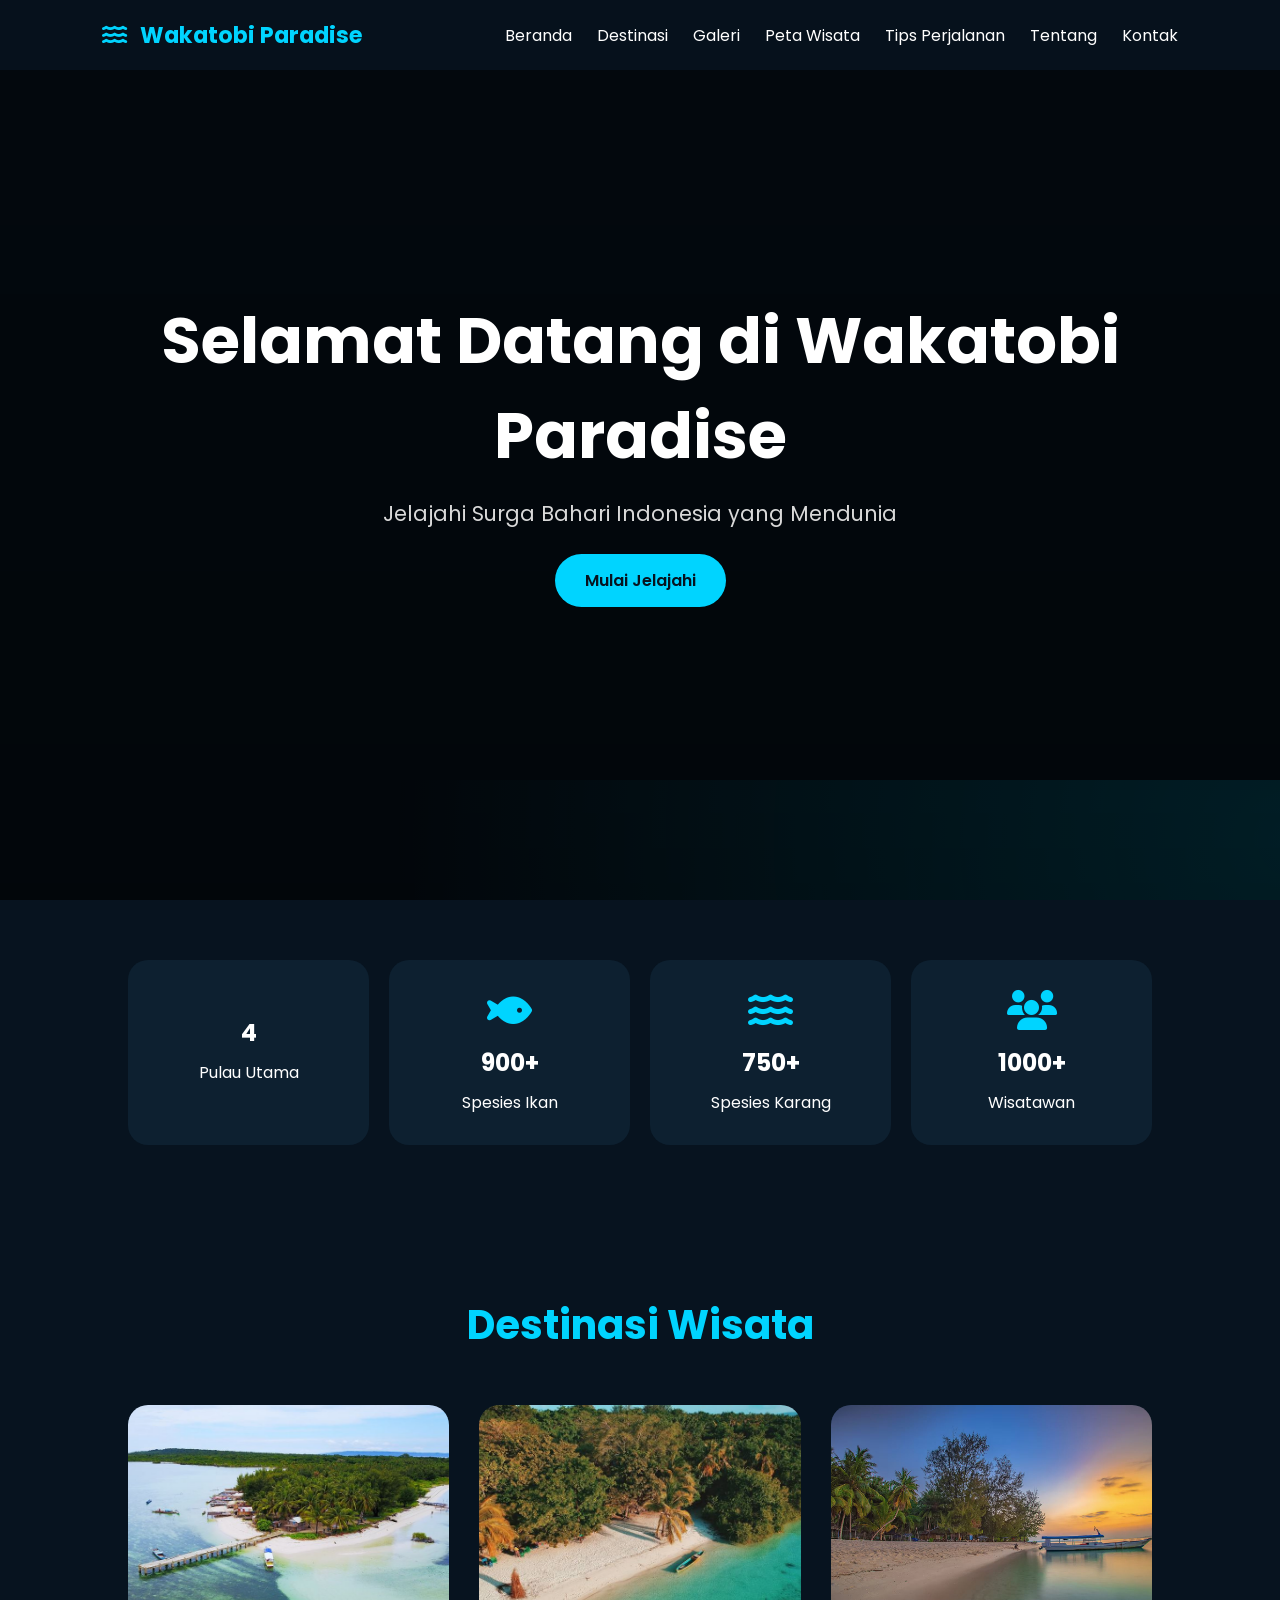
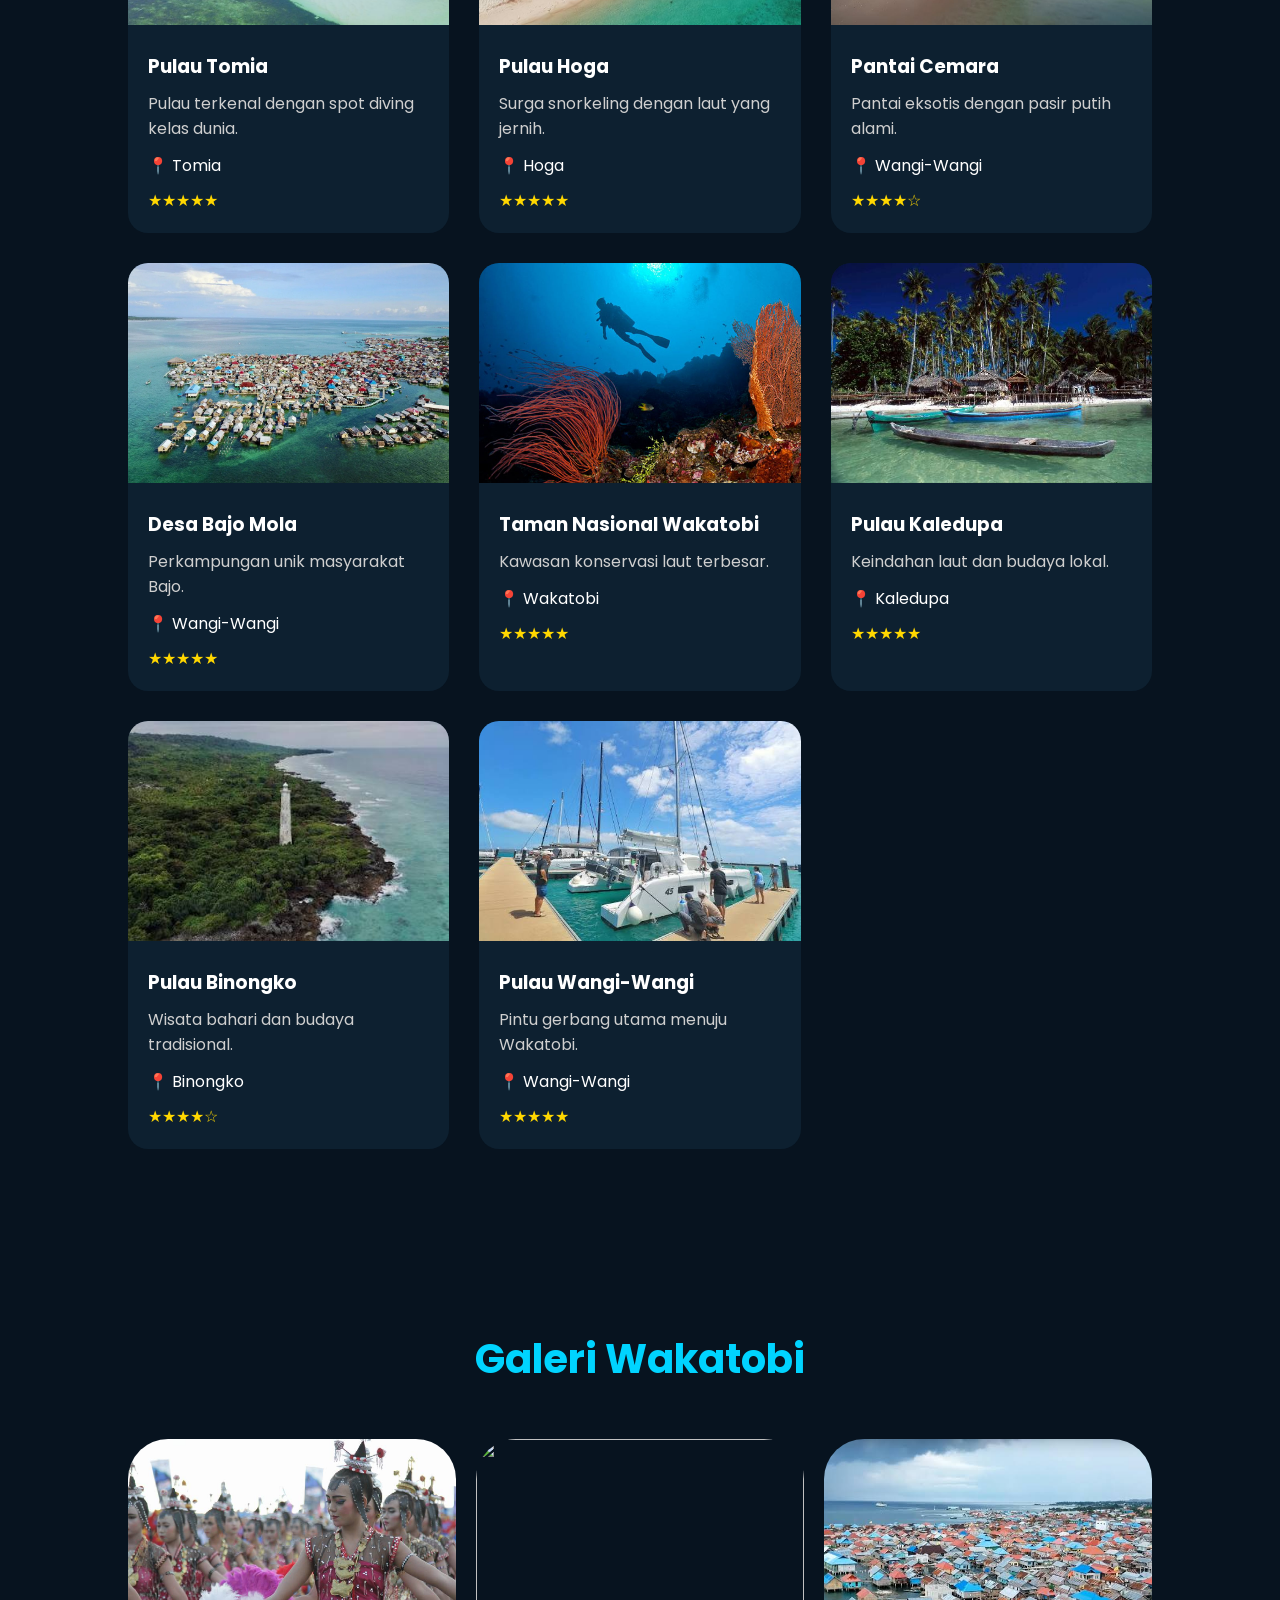
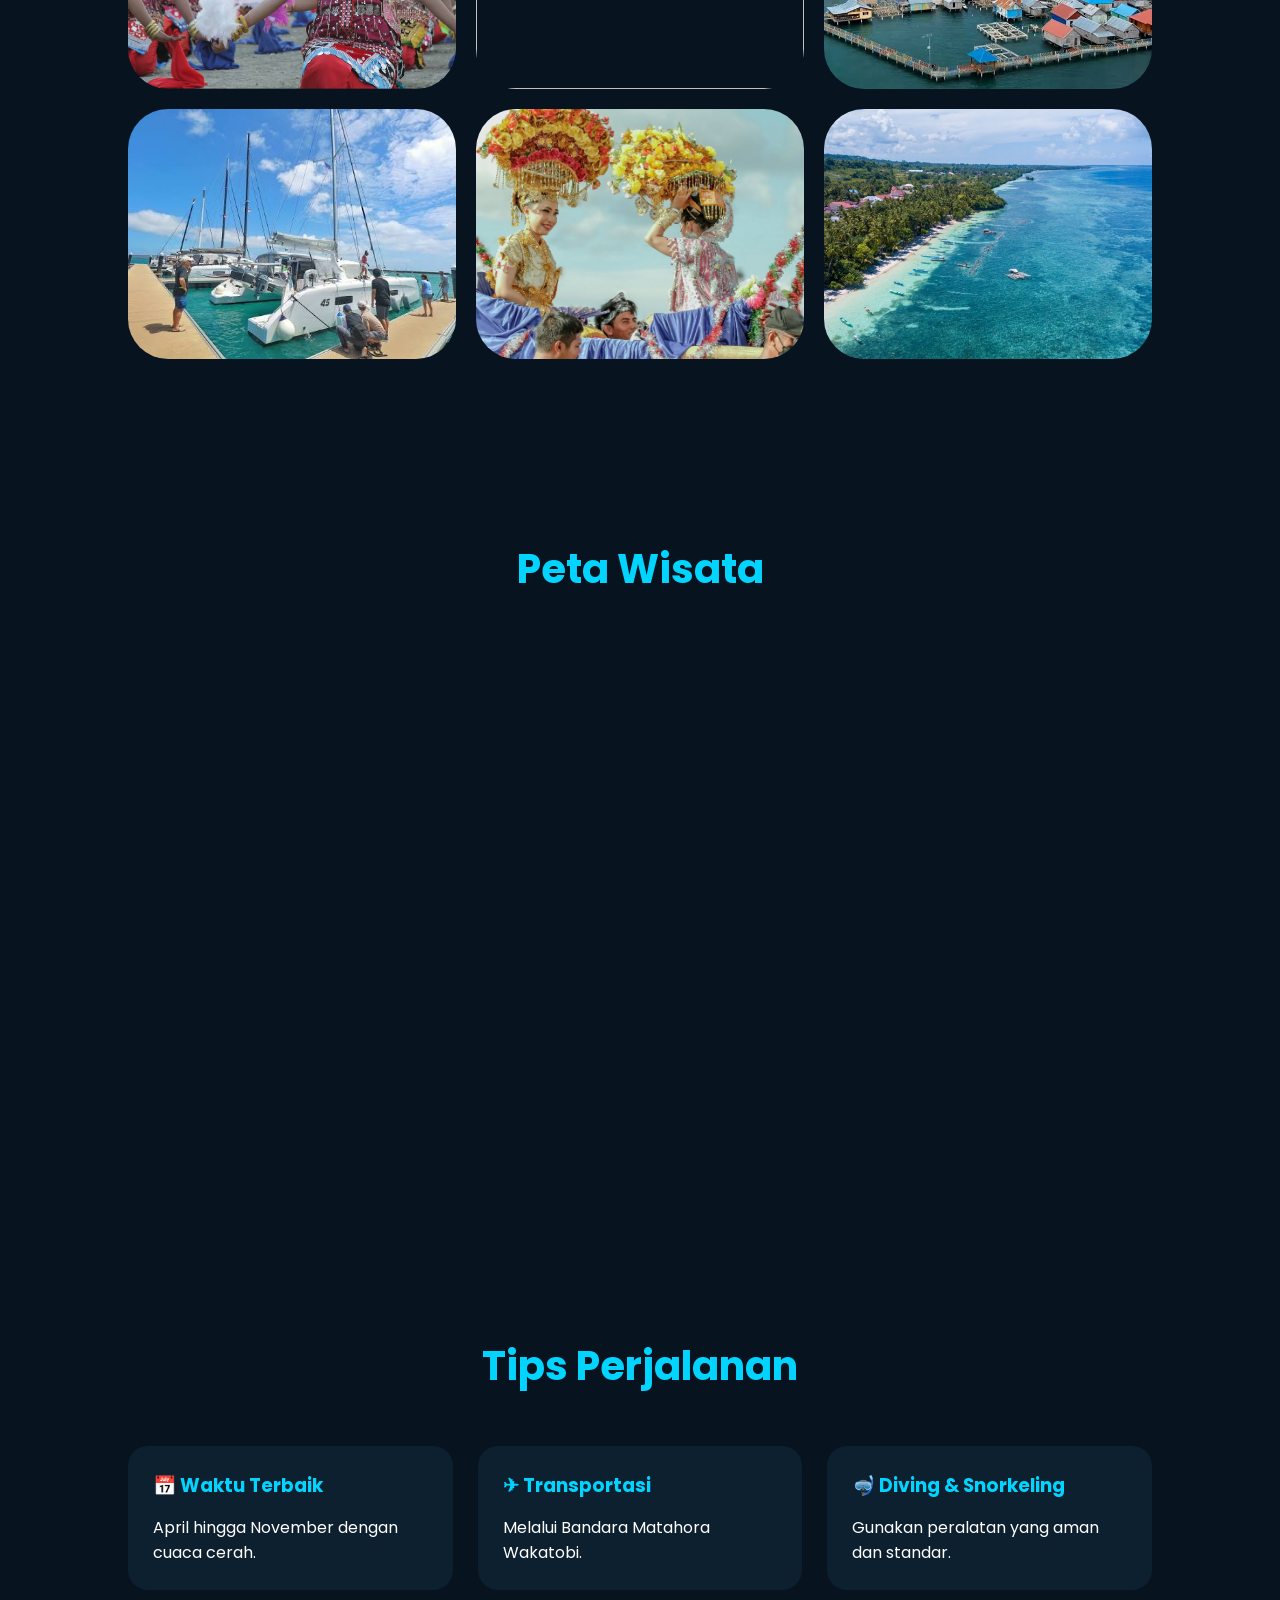
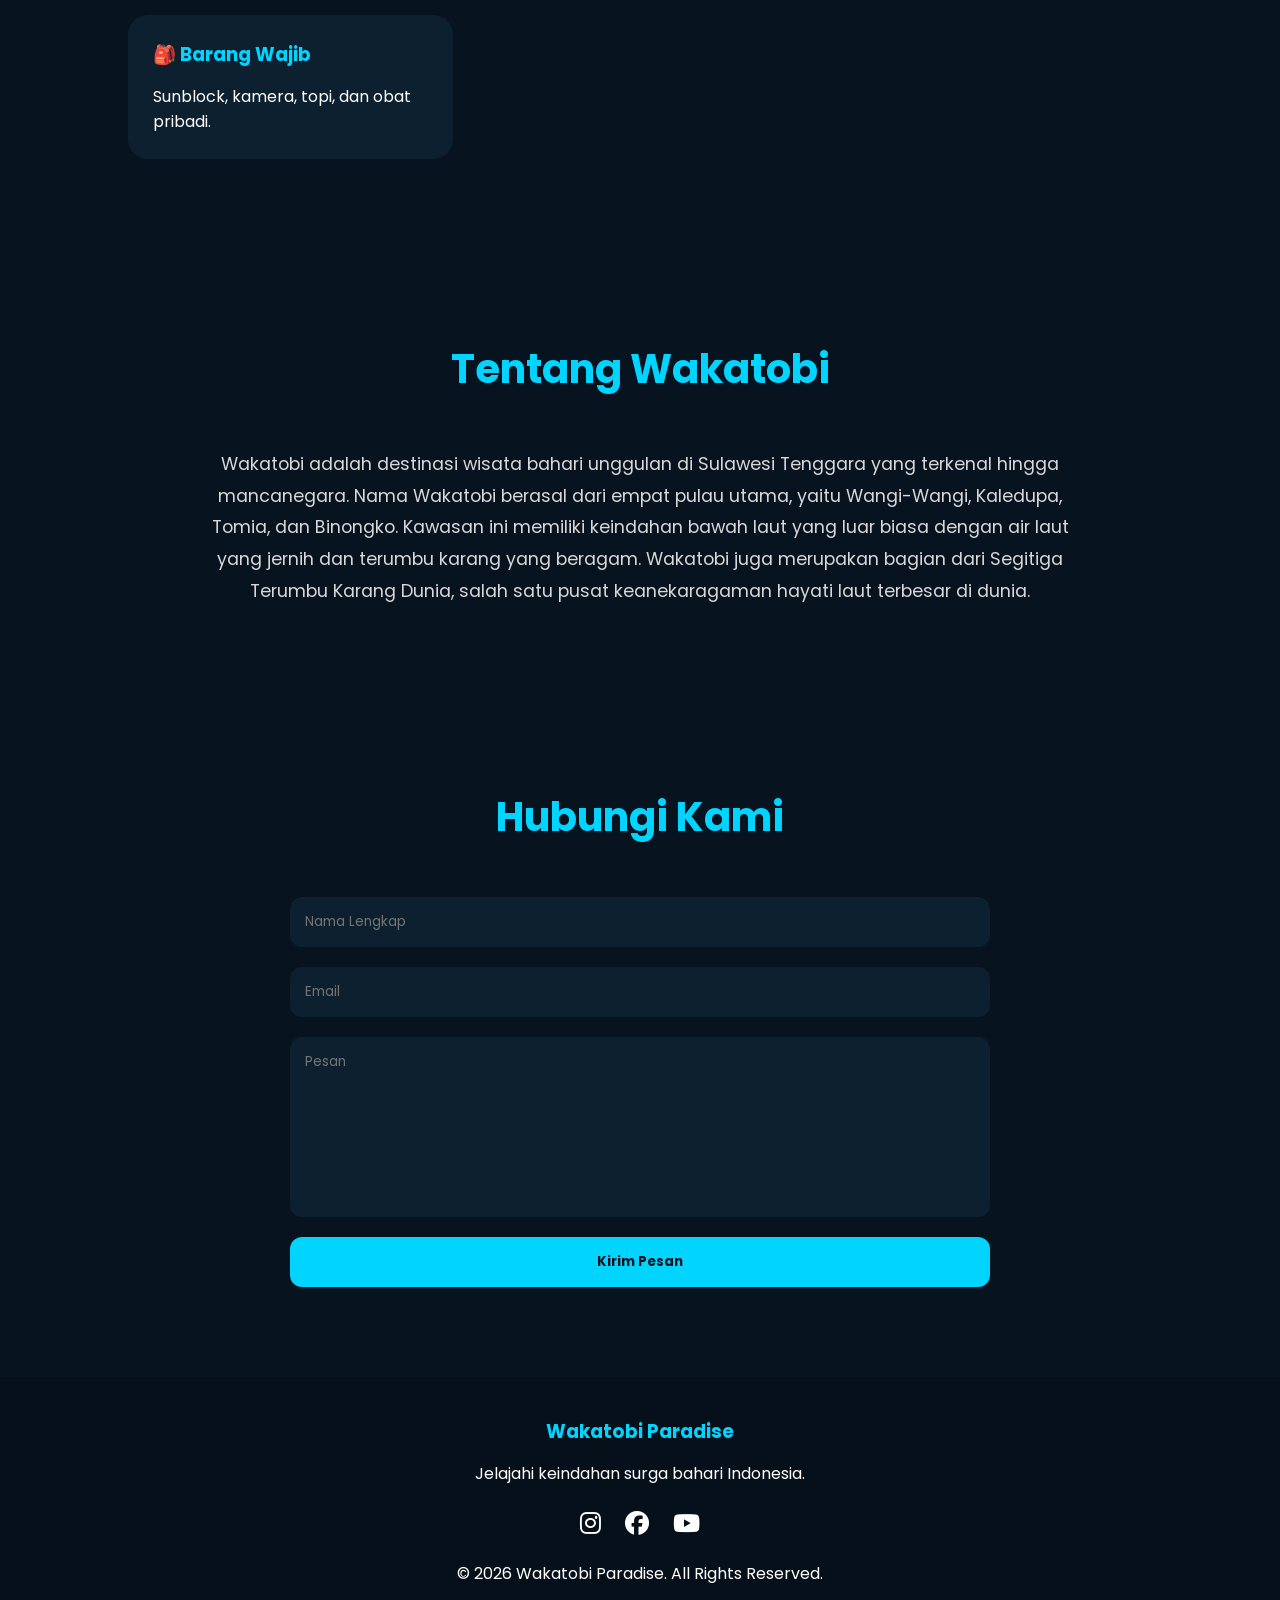
==== commit 94898935: "Update index.html" ====
--- a/index.html
+++ b/index.html
@@ -200,7 +200,7 @@
         <div class="gallery">
 
             <img src="1d9eb8b6-566a-482b-9302-4bc489179b4b.png">
-            <img src="Five-Star-Dive-Services-Wakatobi-1024x682.jpg">
+            <img src="Five.Star-Dive-Services-Wakatobi-1024x682.jpg">
             <img src="images.jfif">
             <img src="images (2).jfif">
             <img src="wakatobi-wonderfull-festival.webp">
